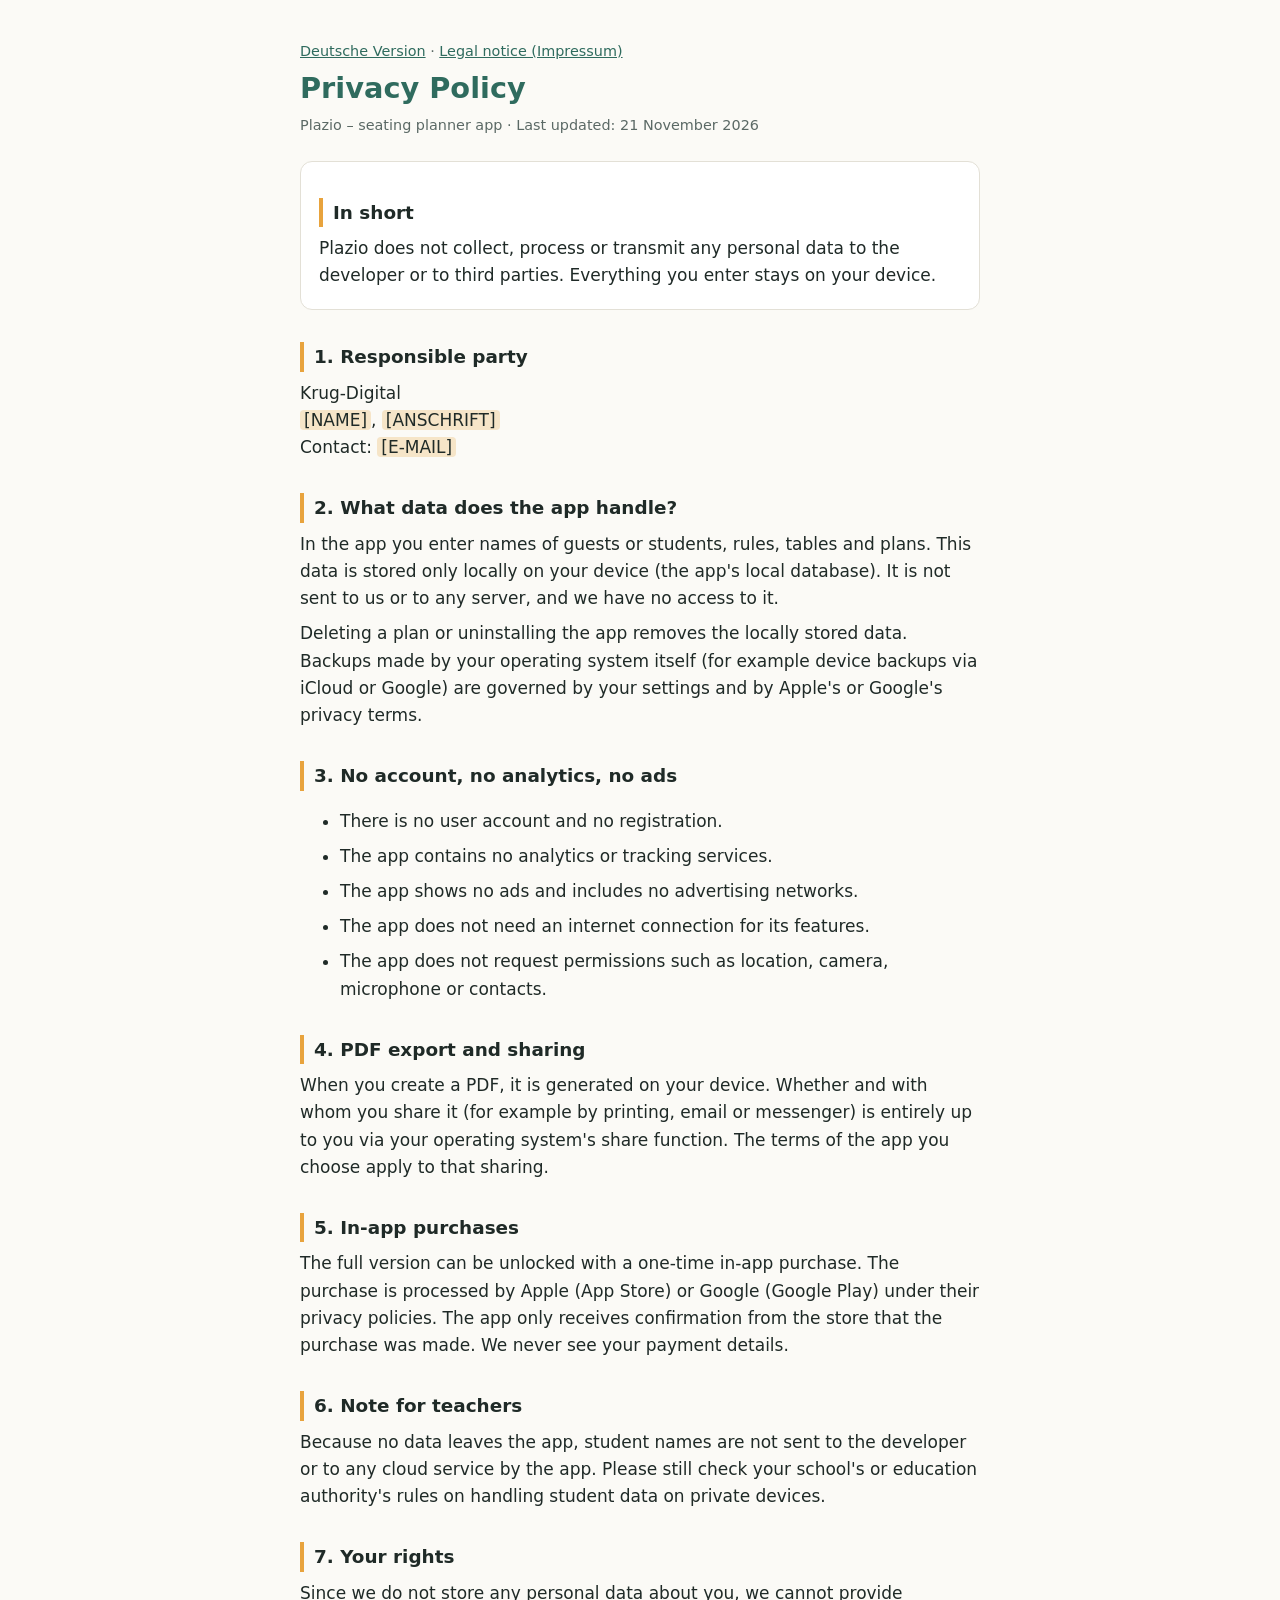
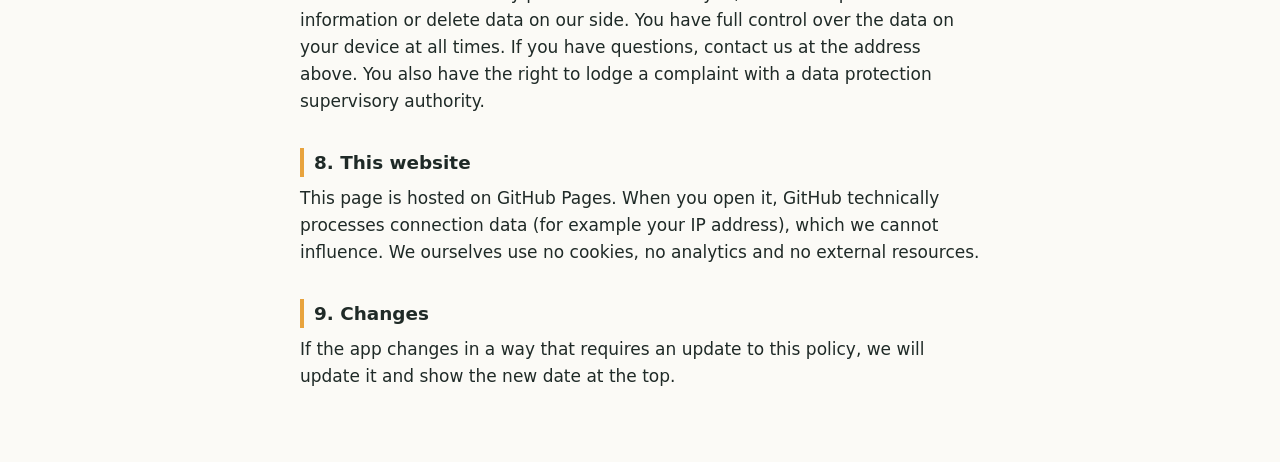
==== en.html @ 109724c3 "Add Plazio privacy policy (de, en) and legal notice Co-Authored-By: Claude Sonnet 5.5 <noreply@anthr" ====
<!doctype html>
<html lang="en">
<head>
<meta charset="utf-8">
<meta name="viewport" content="width=device-width, initial-scale=1">
<title>Privacy Policy – Plazio</title>
<link rel="stylesheet" href="style.css">
</head>
<body>
<main>
  <p class="nav"><a href="de.html">Deutsche Version</a> &middot; <a href="impressum.html">Legal notice (Impressum)</a></p>
  <h1>Privacy Policy</h1>
  <p class="meta">Plazio – seating planner app &middot; Last updated: 21 November 2026</p>

  <div class="box">
    <h2>In short</h2>
    <p>Plazio does not collect, process or transmit any personal data to the developer or to third parties. Everything you enter stays on your device.</p>
  </div>

  <h2>1. Responsible party</h2>
  <p>Krug-Digital<br><span class="ph">[NAME]</span>, <span class="ph">[ANSCHRIFT]</span><br>
  Contact: <span class="ph">[E-MAIL]</span></p>

  <h2>2. What data does the app handle?</h2>
  <p>In the app you enter names of guests or students, rules, tables and plans. This data is stored only locally on your device (the app's local database). It is not sent to us or to any server, and we have no access to it.</p>
  <p>Deleting a plan or uninstalling the app removes the locally stored data. Backups made by your operating system itself (for example device backups via iCloud or Google) are governed by your settings and by Apple's or Google's privacy terms.</p>

  <h2>3. No account, no analytics, no ads</h2>
  <ul>
    <li>There is no user account and no registration.</li>
    <li>The app contains no analytics or tracking services.</li>
    <li>The app shows no ads and includes no advertising networks.</li>
    <li>The app does not need an internet connection for its features.</li>
    <li>The app does not request permissions such as location, camera, microphone or contacts.</li>
  </ul>

  <h2>4. PDF export and sharing</h2>
  <p>When you create a PDF, it is generated on your device. Whether and with whom you share it (for example by printing, email or messenger) is entirely up to you via your operating system's share function. The terms of the app you choose apply to that sharing.</p>

  <h2>5. In-app purchases</h2>
  <p>The full version can be unlocked with a one-time in-app purchase. The purchase is processed by Apple (App Store) or Google (Google Play) under their privacy policies. The app only receives confirmation from the store that the purchase was made. We never see your payment details.</p>

  <h2>6. Note for teachers</h2>
  <p>Because no data leaves the app, student names are not sent to the developer or to any cloud service by the app. Please still check your school's or education authority's rules on handling student data on private devices.</p>

  <h2>7. Your rights</h2>
  <p>Since we do not store any personal data about you, we cannot provide information or delete data on our side. You have full control over the data on your device at all times. If you have questions, contact us at the address above. You also have the right to lodge a complaint with a data protection supervisory authority.</p>

  <h2>8. This website</h2>
  <p>This page is hosted on GitHub Pages. When you open it, GitHub technically processes connection data (for example your IP address), which we cannot influence. We ourselves use no cookies, no analytics and no external resources.</p>

  <h2>9. Changes</h2>
  <p>If the app changes in a way that requires an update to this policy, we will update it and show the new date at the top.</p>
</main>
</body>
</html>
---- style.css ----
:root{--bg:#fbfaf6;--fg:#1f2a27;--muted:#5b6965;--primary:#2F6B5E;--accent:#E8A33D;--card:#fff;--line:#e3e0d6}
@media (prefers-color-scheme:dark){:root{--bg:#15201d;--fg:#e8ece9;--muted:#9fb0aa;--primary:#7fc4b3;--card:#1c2926;--line:#2c3b37}}
*{box-sizing:border-box}
body{margin:0;background:var(--bg);color:var(--fg);font:17px/1.6 system-ui,-apple-system,"Segoe UI",Roboto,sans-serif}
main{max-width:720px;margin:0 auto;padding:32px 20px 64px}
h1{font-size:1.8rem;line-height:1.2;margin:0 0 4px;color:var(--primary)}
h2{font-size:1.15rem;margin:32px 0 8px;border-left:4px solid var(--accent);padding-left:10px}
p,li{margin:8px 0}
.meta,.nav{color:var(--muted);font-size:.9rem}
.box{background:var(--card);border:1px solid var(--line);border-radius:12px;padding:4px 18px 12px;margin-top:24px}
a{color:var(--primary)}
.ph{background:rgba(232,163,61,.25);padding:0 4px;border-radius:4px}
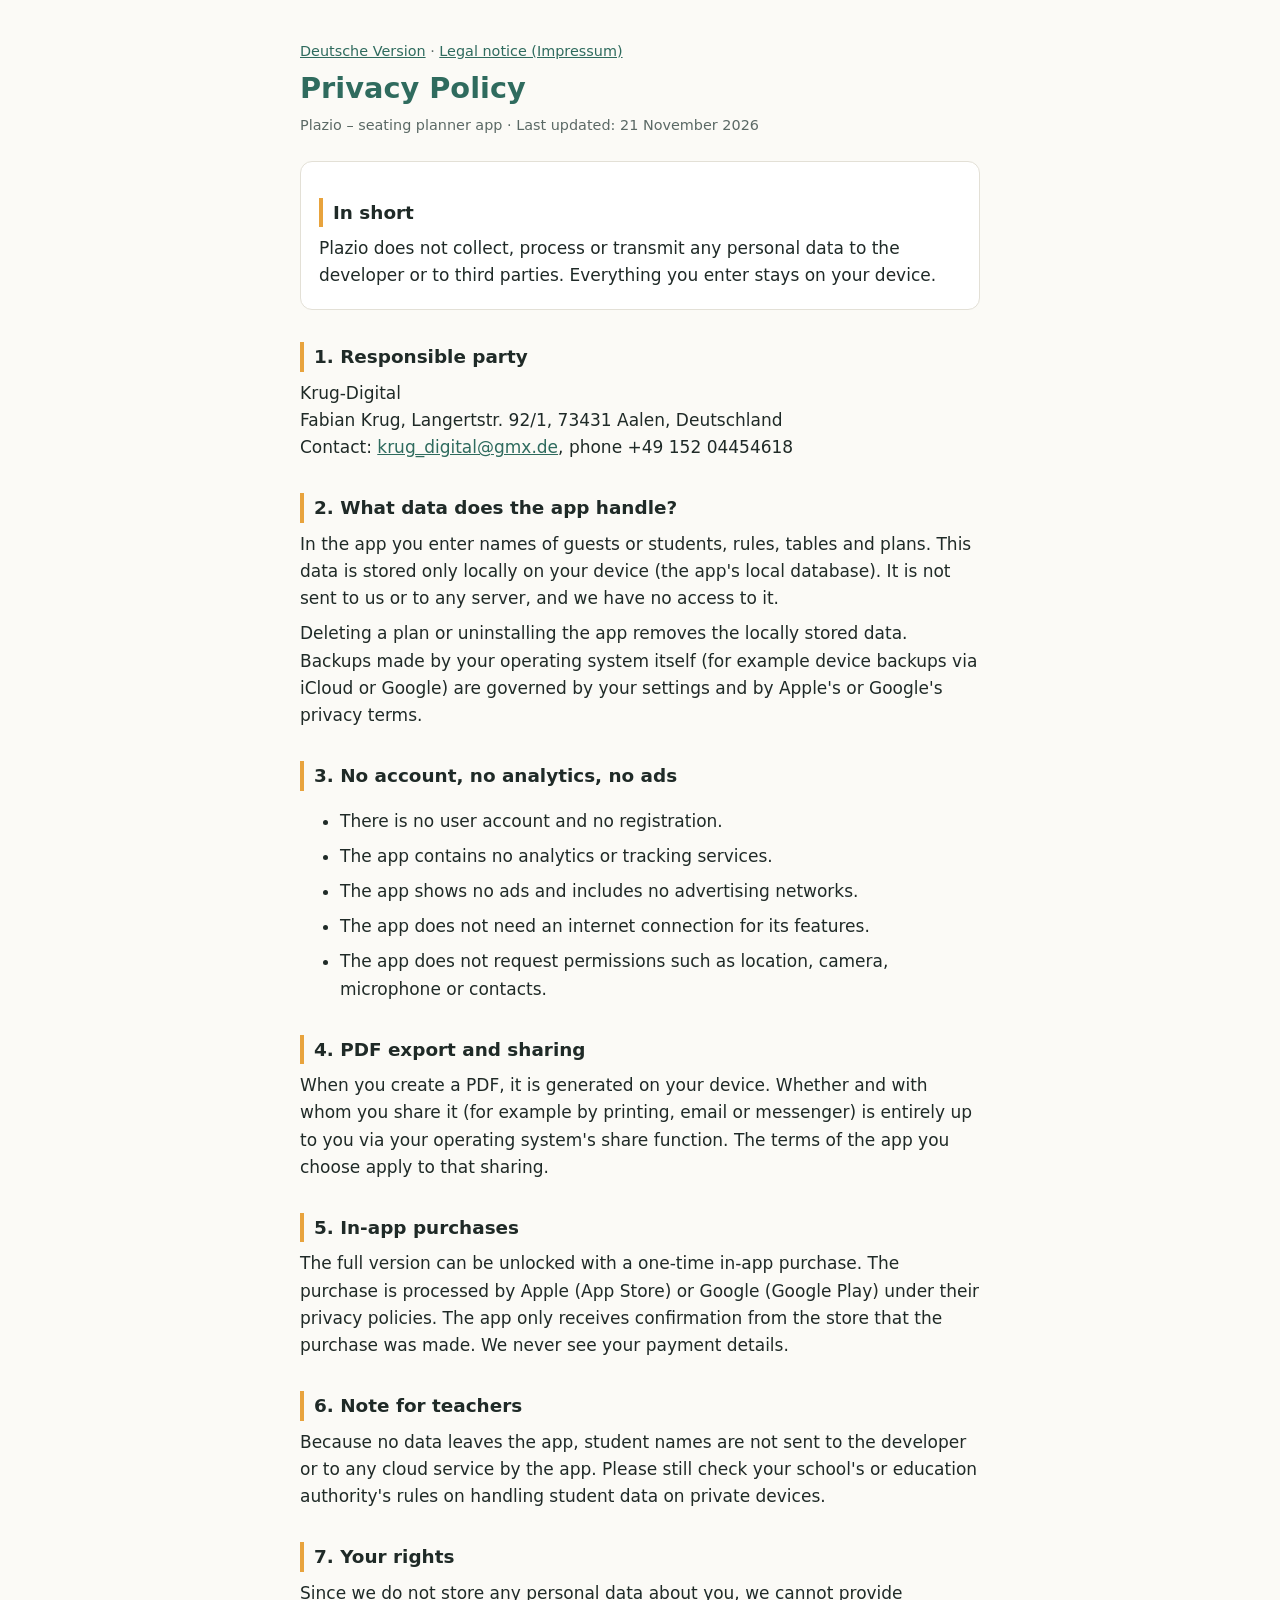
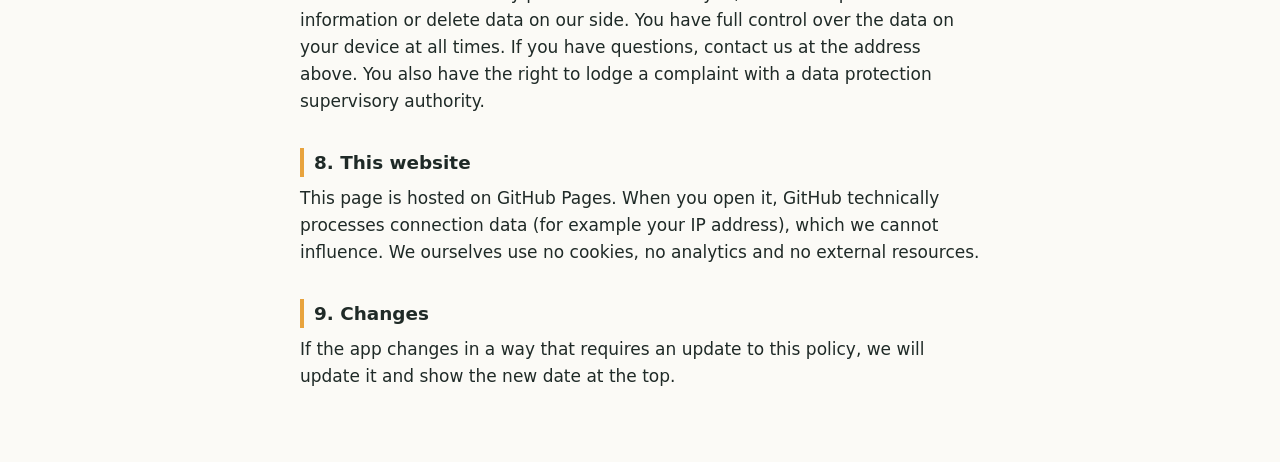
==== commit 79d5e860: "Fill in publisher details Co-Authored-By: Claude Sonnet 5.5 <noreply@anthropic.com> Claude-Session: " ====
--- a/en.html
+++ b/en.html
@@ -18,8 +18,8 @@
   </div>
 
   <h2>1. Responsible party</h2>
-  <p>Krug-Digital<br><span class="ph">[NAME]</span>, <span class="ph">[ANSCHRIFT]</span><br>
-  Contact: <span class="ph">[E-MAIL]</span></p>
+  <p>Krug-Digital<br>Fabian Krug, Langertstr. 92/1, 73431 Aalen, Deutschland<br>
+  Contact: <a href="mailto:krug_digital@gmx.de">krug_digital@gmx.de</a>, phone +49 152 04454618</p>
 
   <h2>2. What data does the app handle?</h2>
   <p>In the app you enter names of guests or students, rules, tables and plans. This data is stored only locally on your device (the app's local database). It is not sent to us or to any server, and we have no access to it.</p>
